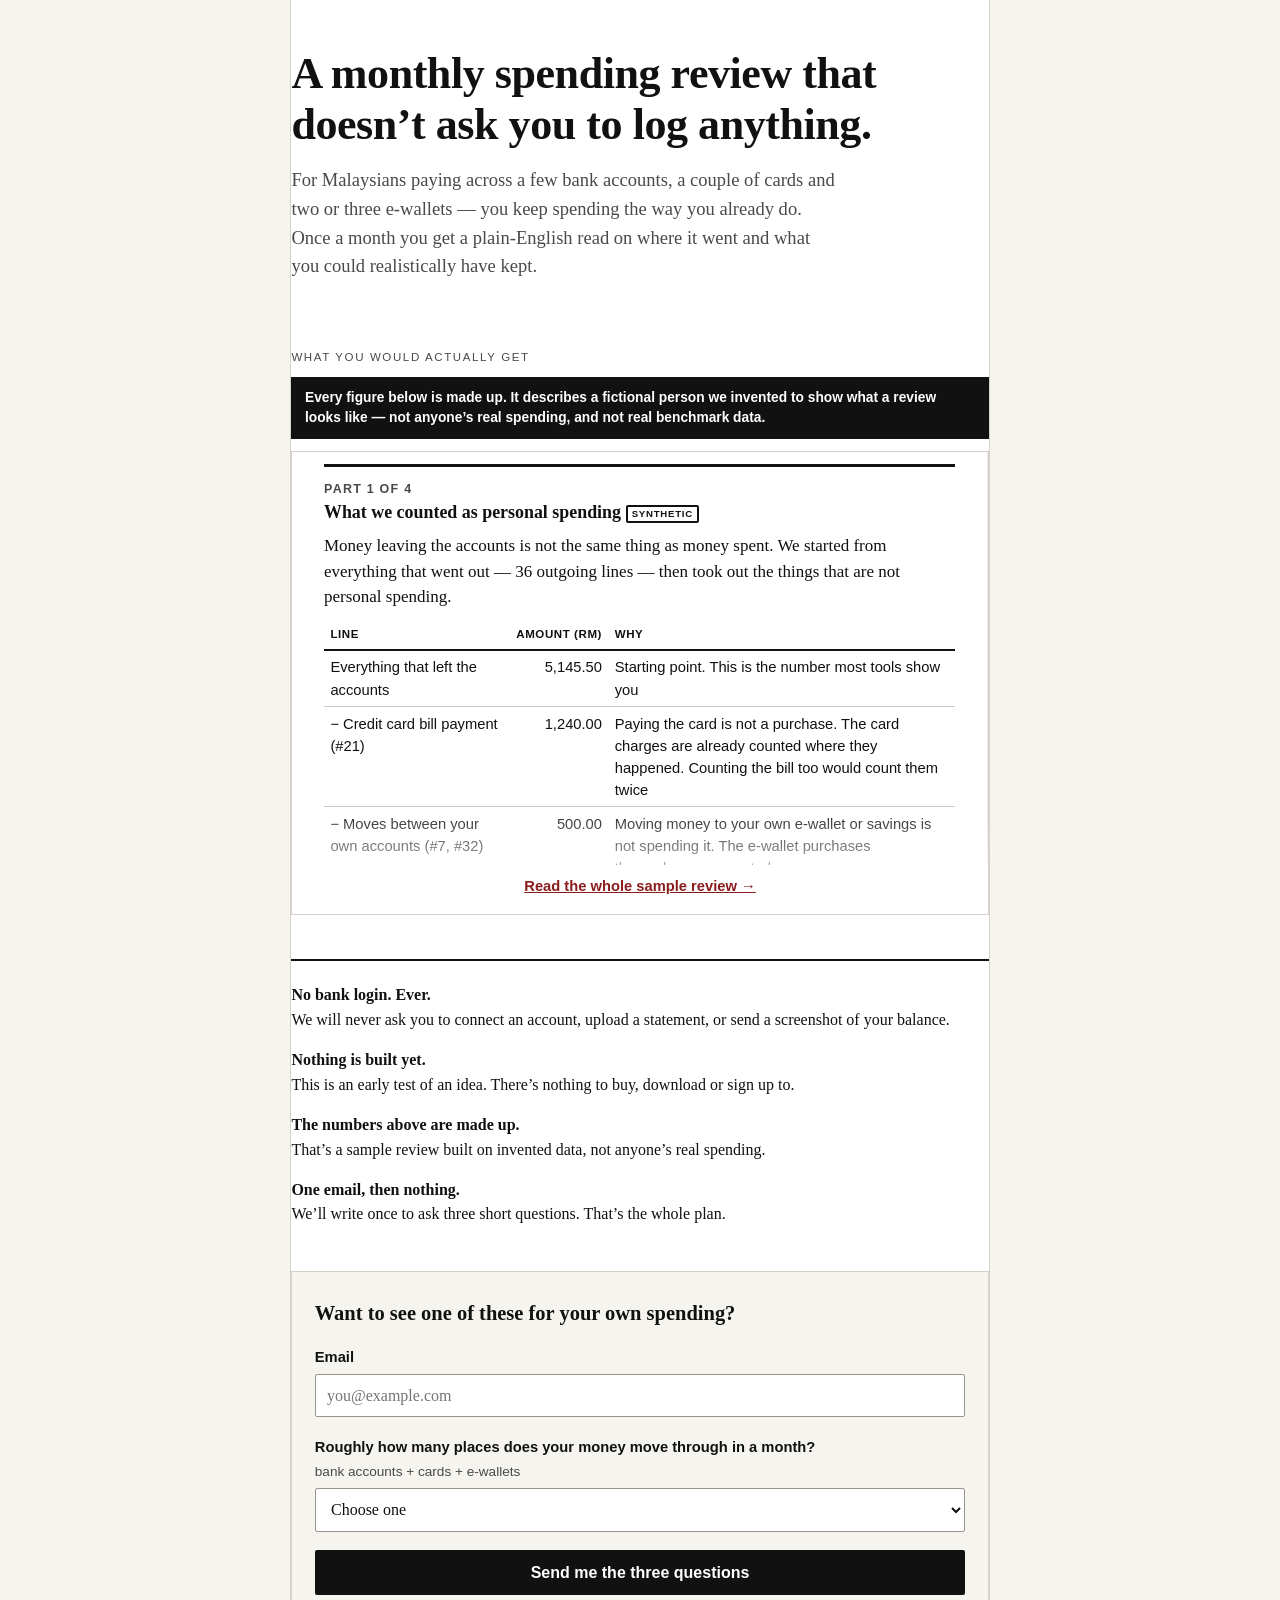
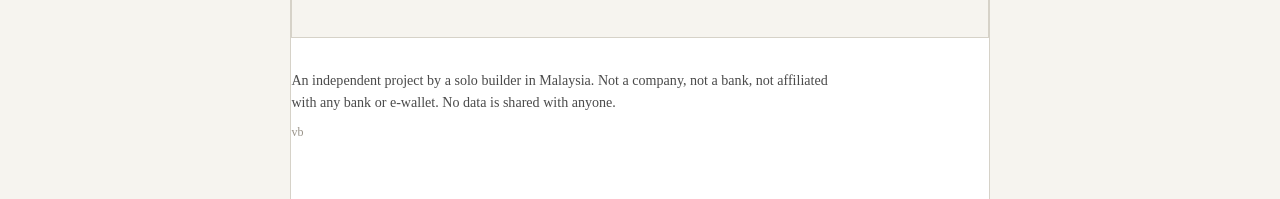
==== docs/b/index.html @ 4fb74e1a "Landing-page smoke test: two variants, sample review, cookieless instrumentation Two URLs (/a, /b) d" ====
<!DOCTYPE html>
<html lang="en">
<head>
<meta charset="utf-8">
<meta name="viewport" content="width=device-width, initial-scale=1">
<title>A monthly spending review that doesn&#x27;t ask you to log anything.</title>
<meta name="description" content="An early test of an idea: a plain-English monthly spending review for Malaysians paying across several accounts. Nothing is built yet.">
<meta name="robots" content="noindex">
<meta property="og:title" content="A monthly spending review that doesn&#x27;t ask you to log anything.">
<meta property="og:description" content="An early test of an idea. Nothing is built yet, nothing to buy.">
<meta property="og:type" content="website">
<link rel="stylesheet" href="../assets/site.css">
</head>
<body data-variant="b">
<div class="wrap">
<main>

  <section class="hero">
    <h1>A monthly spending review that doesn&rsquo;t ask you to log anything.</h1>
    <p class="sub">For Malaysians paying across a few bank accounts, a couple of cards and two or three e-wallets &mdash; you keep spending the way you already do. Once a month you get a plain-English read on where it went and what you could realistically have kept.</p>
  </section>

  <section class="artifact">
    <p class="artifact-label">What you would actually get</p>
    <p class="synthetic-flag">Every figure below is made up. It describes a fictional person we
       invented to show what a review looks like &mdash; not anyone&rsquo;s real spending, and not
       real benchmark data.</p>
    <div class="frame">
      <iframe id="review-frame" src="../review/" title="Sample monthly spending review, built on invented data" loading="eager"></iframe>
      <a class="frame-hit" href="../review/" target="_blank" rel="noopener" aria-label="Read the whole sample review"></a>
      <div class="frame-cta" aria-hidden="true"><span>Read the whole sample review &rarr;</span></div>
    </div>
  </section>

  <section class="trust">
    <p><strong>No bank login. Ever.</strong> We will never ask you to connect an account, upload a statement, or send a screenshot of your balance.</p>
    <p><strong>Nothing is built yet.</strong> This is an early test of an idea. There&rsquo;s nothing to buy, download or sign up to.</p>
    <p><strong>The numbers above are made up.</strong> That&rsquo;s a sample review built on invented data, not anyone&rsquo;s real spending.</p>
    <p><strong>One email, then nothing.</strong> We&rsquo;ll write once to ask three short questions. That&rsquo;s the whole plan.</p>
  </section>

  <section class="signup" id="signup">
    <h2>Want to see one of these for your own spending?</h2>
    <form id="signup-form" novalidate>
      <div class="field">
        <label for="email">Email</label>
        <input type="email" id="email" name="email" autocomplete="email" required
               placeholder="you@example.com">
      </div>
      <div class="field">
        <label for="accounts">Roughly how many places does your money move through in a month?
          <span class="hint">bank accounts + cards + e-wallets</span>
        </label>
        <select id="accounts" name="accounts" required>
          <option value="" selected disabled>Choose one</option>
          <option value="1-2">1&ndash;2</option>
          <option value="3-4">3&ndash;4</option>
          <option value="5-6">5&ndash;6</option>
          <option value="7plus">7 or more</option>
        </select>
      </div>
      <input type="text" name="_honey" class="hp" tabindex="-1" autocomplete="off" aria-hidden="true">
      <button type="submit" id="submit-btn">Send me the three questions</button>
      <p class="msg" id="form-msg" role="status" aria-live="polite"></p>
    </form>
  </section>

  <footer>
    <p>An independent project by a solo builder in Malaysia. Not a company, not a bank, not
       affiliated with any bank or e-wallet. No data is shared with anyone.</p>
    <p class="variant-tag">vb</p>
  </footer>

</main>
</div>
<noscript><img src="https://hits.sh/hen49.jul7v2v.smoke/b/load.svg" alt="" width="1" height="1" style="position:absolute;left:-9999px"></noscript>
<script src="../assets/site.js"></script>
</body>
</html>
---- docs/assets/site.css ----
:root{
  --ink:#111;
  --paper:#fff;
  --muted:#4a4a4a;
  --hair:#d6d2c8;
  --wash:#f6f4ef;
  --accent:#8a1c1c;
}
*{box-sizing:border-box}
html{-webkit-text-size-adjust:100%}
body{
  margin:0;
  background:var(--wash);
  color:var(--ink);
  font-family:Georgia,"Times New Roman",serif;
  font-size:18px;
  line-height:1.55;
  font-variant-numeric:lining-nums;
  font-feature-settings:"lnum" 1;
}
.wrap{max-width:46rem;margin:0 auto;padding:0 1.15rem}
main{background:var(--paper);border-left:1px solid var(--hair);border-right:1px solid var(--hair)}
@media (max-width:48rem){main{border:0}}

/* ---- masthead ------------------------------------------------------ */
.hero{padding:3rem 0 2rem}
h1{
  font-size:clamp(1.85rem,5.2vw,2.75rem);
  line-height:1.16;
  margin:0 0 1rem;
  letter-spacing:-.01em;
}
.sub{font-size:clamp(1.02rem,2.4vw,1.16rem);color:var(--muted);margin:0;max-width:34rem}

/* ---- the artifact -------------------------------------------------- */
.artifact{margin:2.25rem 0 0}
.artifact-label{
  font-family:-apple-system,BlinkMacSystemFont,"Segoe UI",Roboto,sans-serif;
  font-size:.72rem;letter-spacing:.14em;text-transform:uppercase;
  color:var(--muted);margin:0 0 .6rem;
}
/* The page deliberately scrolls past the review's own synthetic banner so the
   visible slice contains actual figures. This label carries that warning at
   full strength above the frame; each part inside is also chip-labelled. */
.synthetic-flag{
  font-family:-apple-system,BlinkMacSystemFont,"Segoe UI",Roboto,sans-serif;
  font-size:.86rem;line-height:1.45;font-weight:600;
  background:#111;color:#fff;padding:.7rem .85rem;margin:0 0 .75rem;
}
.frame{
  position:relative;
  border:1px solid var(--hair);
  background:#e9e9e9;
  height:29rem;
  overflow:hidden;
}
@media (max-width:40rem){.frame{height:27rem}}
/* pointer-events:none keeps the visitor from scrolling the preview independently;
   the transparent .frame-hit above it takes the click and opens the full review. */
.frame iframe{width:100%;height:100%;border:0;display:block;pointer-events:none}
.frame-hit{position:absolute;inset:0;z-index:3;display:block}
.frame::after{
  content:"";position:absolute;left:0;right:0;bottom:0;height:7rem;z-index:1;
  background:linear-gradient(to bottom,rgba(255,255,255,0),#fff 88%);
  pointer-events:none;
}
/* Sits above the fade, not under it, or the one call to action on the
   artifact ends up ghosted out by its own gradient. */
.frame-cta{
  position:absolute;left:0;right:0;bottom:0;z-index:2;
  text-align:center;padding:.65rem .9rem 1rem;background:#fff;
  font-family:-apple-system,BlinkMacSystemFont,"Segoe UI",Roboto,sans-serif;
  font-size:.92rem;
}
.frame-cta span{color:var(--accent);font-weight:600;text-decoration:underline}
.frame-hit:focus-visible{outline:3px solid var(--accent);outline-offset:-3px}
.artifact-note{
  font-family:-apple-system,BlinkMacSystemFont,"Segoe UI",Roboto,sans-serif;
  font-size:.82rem;color:var(--muted);margin:.7rem 0 0;
}

/* ---- trust block --------------------------------------------------- */
.trust{margin:2.75rem 0 0;border-top:2px solid var(--ink);padding-top:1.4rem}
.trust p{margin:0 0 .95rem;font-size:1rem}
.trust p:last-child{margin-bottom:0}
.trust strong{display:block}

/* ---- form ---------------------------------------------------------- */
.signup{
  margin:2.75rem 0 0;padding:1.75rem 1.4rem 1.6rem;
  background:var(--wash);border:1px solid var(--hair);
}
.signup h2{font-size:1.28rem;margin:0 0 1.2rem;line-height:1.3}
label{
  display:block;margin:0 0 .35rem;
  font-family:-apple-system,BlinkMacSystemFont,"Segoe UI",Roboto,sans-serif;
  font-size:.92rem;font-weight:600;
}
.hint{
  display:block;font-weight:400;color:var(--muted);font-size:.85rem;margin-top:.15rem;
}
input[type=email],select{
  width:100%;padding:.72rem .7rem;font-size:1rem;font-family:inherit;
  border:1px solid #9a948a;background:#fff;color:var(--ink);border-radius:2px;
}
input[type=email]:focus,select:focus{outline:2px solid var(--accent);outline-offset:1px}
.field{margin:0 0 1.15rem}
button{
  width:100%;padding:.85rem 1rem;font-size:1rem;font-weight:700;
  font-family:-apple-system,BlinkMacSystemFont,"Segoe UI",Roboto,sans-serif;
  background:var(--ink);color:#fff;border:0;border-radius:2px;cursor:pointer;
}
button:hover{background:#000}
button[disabled]{opacity:.55;cursor:default}
.hp{position:absolute;left:-9999px;width:1px;height:1px;overflow:hidden}
.msg{
  margin:1rem 0 0;font-size:.95rem;
  font-family:-apple-system,BlinkMacSystemFont,"Segoe UI",Roboto,sans-serif;
}
.msg.err{color:var(--accent)}

/* ---- footer -------------------------------------------------------- */
footer{
  margin:0;padding:2rem 0 3rem;font-size:.88rem;color:var(--muted);
}
footer p{margin:0 0 .6rem;max-width:34rem}
.variant-tag{font-size:.75rem;color:#9a948a}
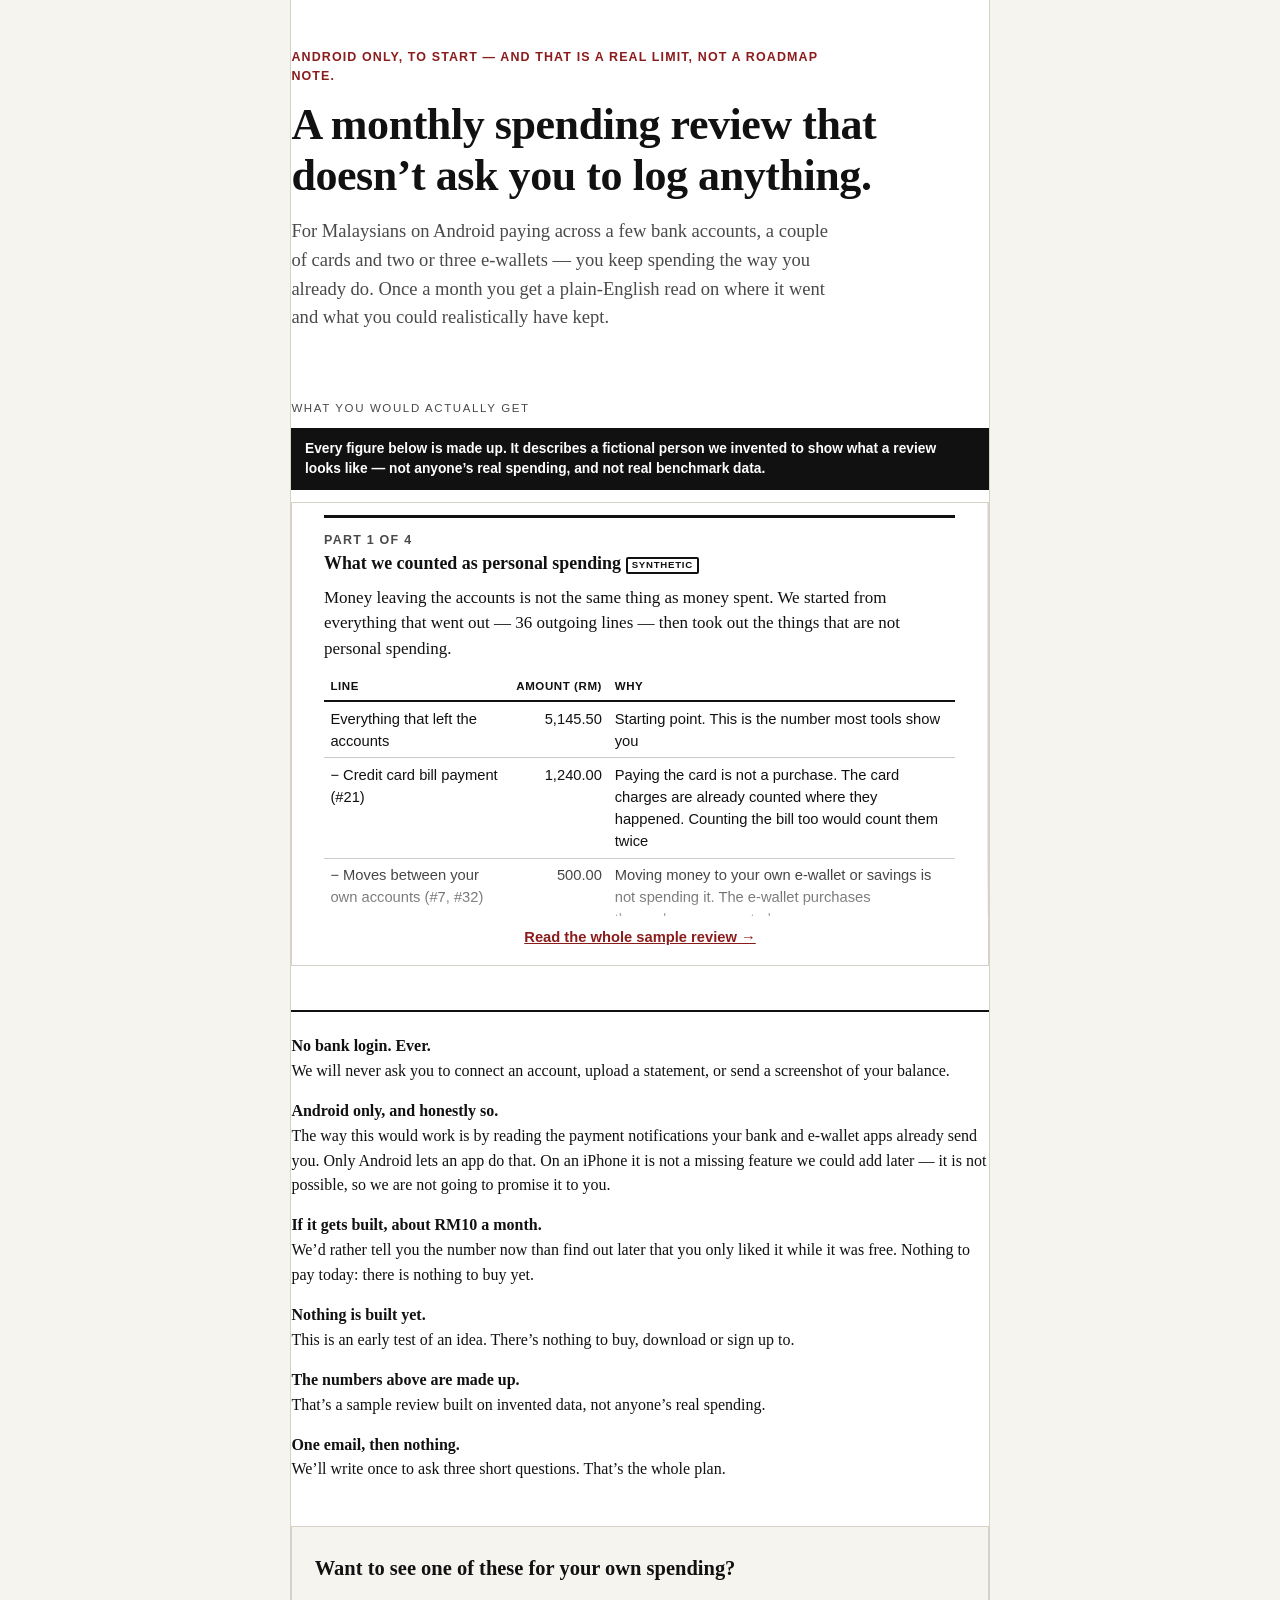
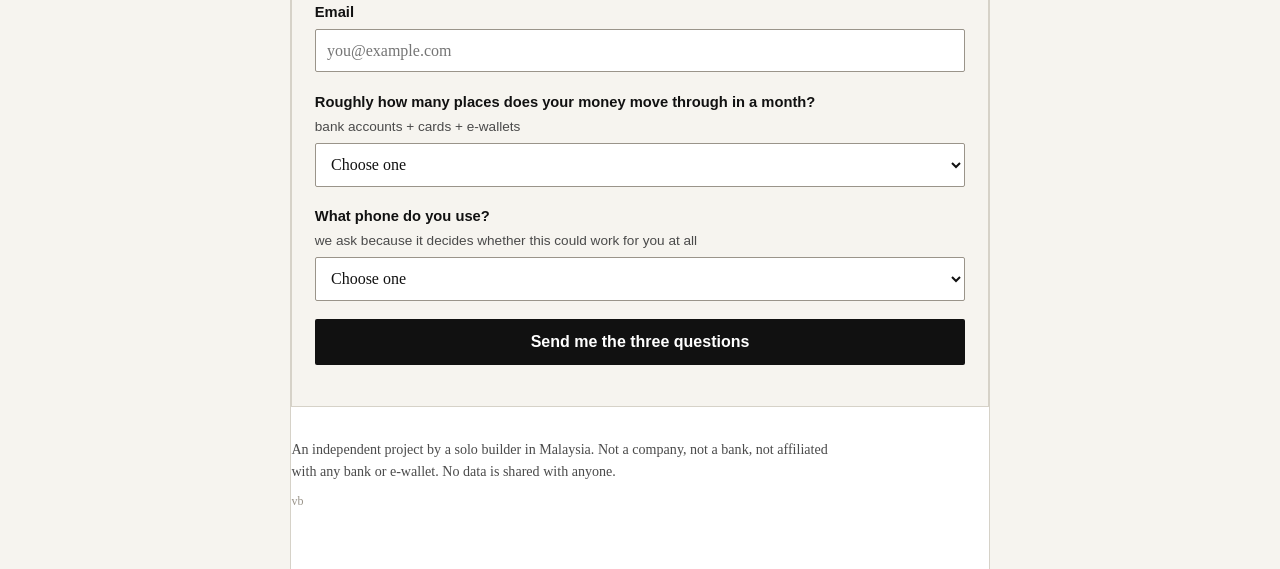
==== commit 823d4e8f: "Name Android in the promise, capture platform on signup, state the price HEN-39 closed as a narrow v" ====
--- a/docs/b/index.html
+++ b/docs/b/index.html
@@ -16,8 +16,9 @@
 <main>
 
   <section class="hero">
+    <p class="kicker">Android only, to start &mdash; and that is a real limit, not a roadmap note.</p>
     <h1>A monthly spending review that doesn&rsquo;t ask you to log anything.</h1>
-    <p class="sub">For Malaysians paying across a few bank accounts, a couple of cards and two or three e-wallets &mdash; you keep spending the way you already do. Once a month you get a plain-English read on where it went and what you could realistically have kept.</p>
+    <p class="sub">For Malaysians on Android paying across a few bank accounts, a couple of cards and two or three e-wallets &mdash; you keep spending the way you already do. Once a month you get a plain-English read on where it went and what you could realistically have kept.</p>
   </section>
 
   <section class="artifact">
@@ -34,6 +35,13 @@
 
   <section class="trust">
     <p><strong>No bank login. Ever.</strong> We will never ask you to connect an account, upload a statement, or send a screenshot of your balance.</p>
+    <p><strong>Android only, and honestly so.</strong> The way this would work is by reading the
+       payment notifications your bank and e-wallet apps already send you. Only Android lets an app
+       do that. On an iPhone it is not a missing feature we could add later &mdash; it is not
+       possible, so we are not going to promise it to you.</p>
+    <p><strong>If it gets built, about RM10 a month.</strong> We&rsquo;d rather tell you the number
+       now than find out later that you only liked it while it was free. Nothing to pay today:
+       there is nothing to buy yet.</p>
     <p><strong>Nothing is built yet.</strong> This is an early test of an idea. There&rsquo;s nothing to buy, download or sign up to.</p>
     <p><strong>The numbers above are made up.</strong> That&rsquo;s a sample review built on invented data, not anyone&rsquo;s real spending.</p>
     <p><strong>One email, then nothing.</strong> We&rsquo;ll write once to ask three short questions. That&rsquo;s the whole plan.</p>
@@ -59,6 +67,18 @@
           <option value="7plus">7 or more</option>
         </select>
       </div>
+      <div class="field">
+        <label for="phone">What phone do you use?
+          <span class="hint">we ask because it decides whether this could work for you at all</span>
+        </label>
+        <select id="phone" name="phone" required>
+          <option value="" selected disabled>Choose one</option>
+          <option value="android">Android</option>
+          <option value="iphone">iPhone</option>
+          <option value="other">Something else / both</option>
+        </select>
+        <p class="platform-note" id="platform-note" role="status" aria-live="polite"></p>
+      </div>
       <input type="text" name="_honey" class="hp" tabindex="-1" autocomplete="off" aria-hidden="true">
       <button type="submit" id="submit-btn">Send me the three questions</button>
       <p class="msg" id="form-msg" role="status" aria-live="polite"></p>
--- a/docs/assets/site.css
+++ b/docs/assets/site.css
@@ -31,6 +31,20 @@
   letter-spacing:-.01em;
 }
 .sub{font-size:clamp(1.02rem,2.4vw,1.16rem);color:var(--muted);margin:0;max-width:34rem}
+/* Platform limit, above the headline and identical on both variants. Set in the
+   sans stack: Georgia has no lining figures and this sits beside "RM10" copy. */
+.kicker{
+  font-family:-apple-system,BlinkMacSystemFont,"Segoe UI",Roboto,sans-serif;
+  font-size:.78rem;letter-spacing:.09em;text-transform:uppercase;font-weight:600;
+  color:var(--accent);margin:0 0 .85rem;max-width:34rem;line-height:1.5;
+}
+.platform-note{
+  font-family:-apple-system,BlinkMacSystemFont,"Segoe UI",Roboto,sans-serif;
+  font-size:.88rem;line-height:1.5;margin:.55rem 0 0;color:var(--ink);
+  background:var(--wash);border-left:3px solid var(--accent);padding:.6rem .7rem;
+  display:none;
+}
+.platform-note.show{display:block}
 
 /* ---- the artifact -------------------------------------------------- */
 .artifact{margin:2.25rem 0 0}
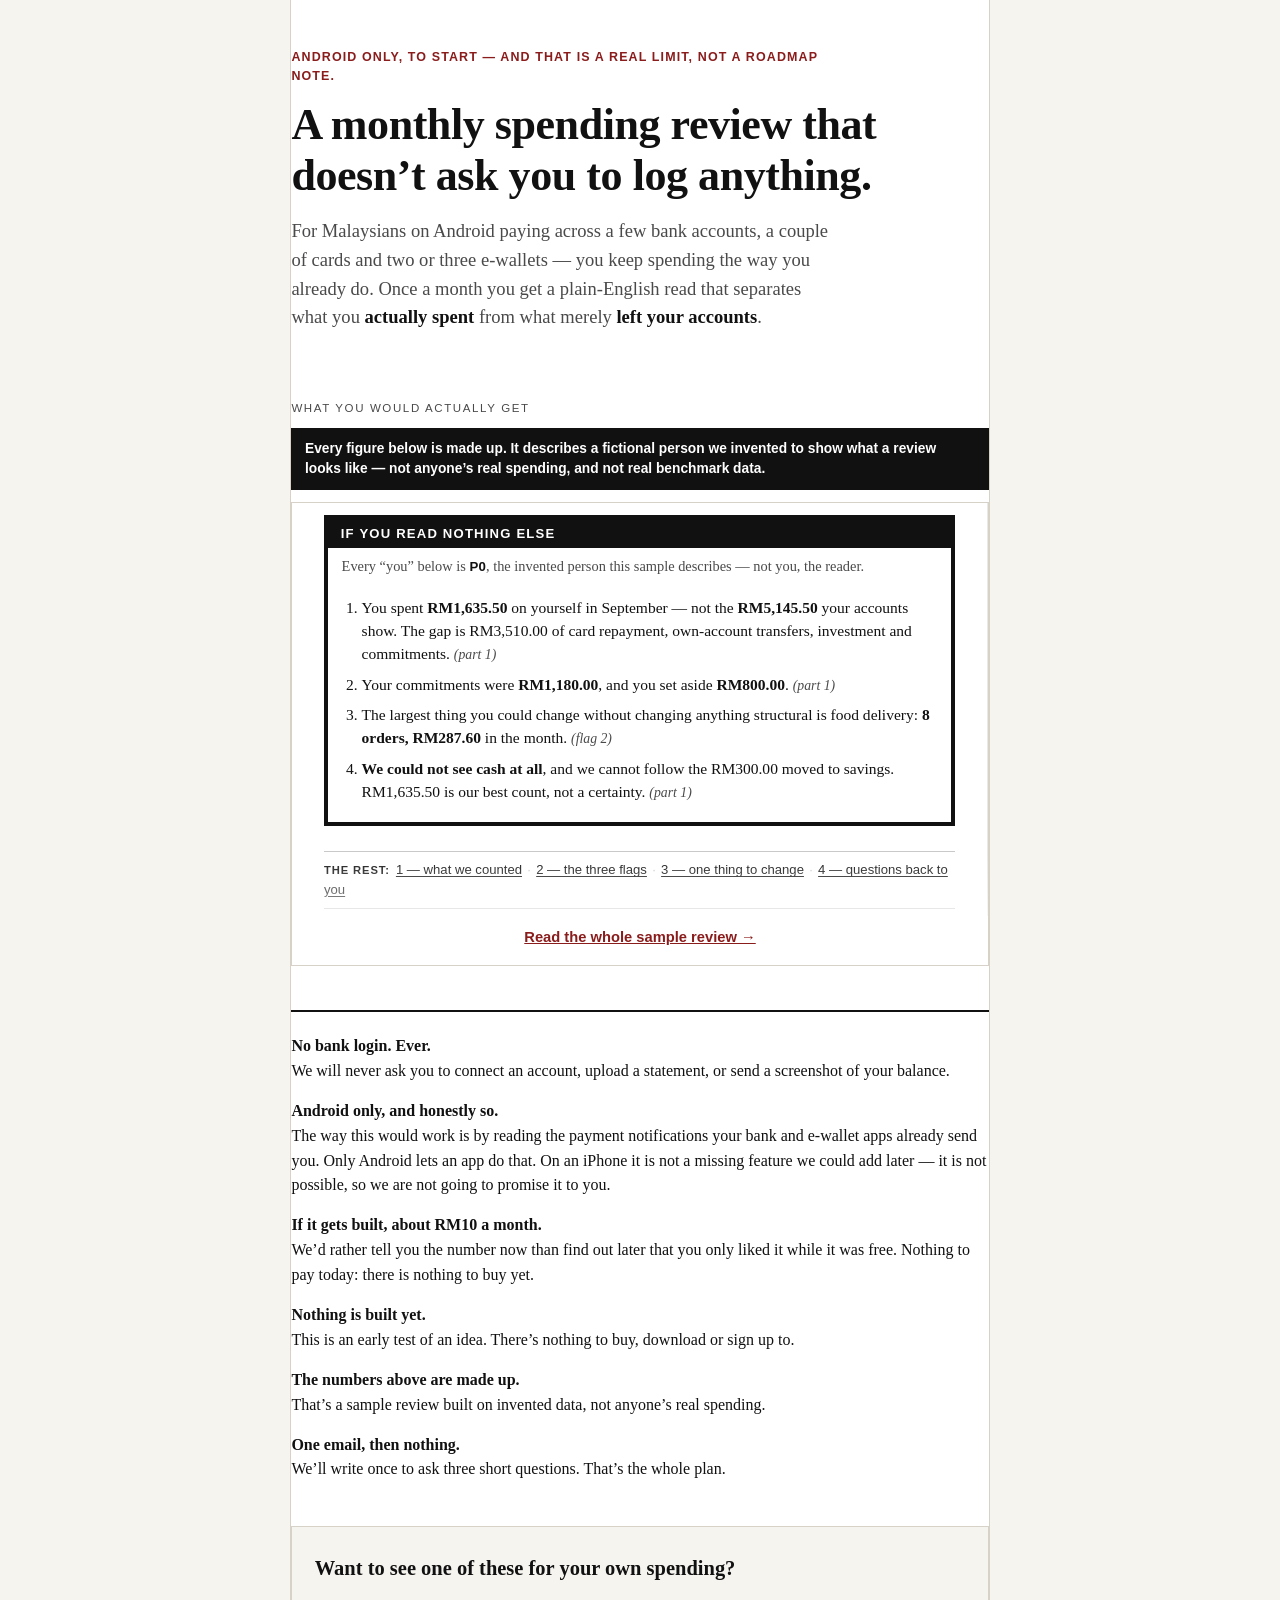
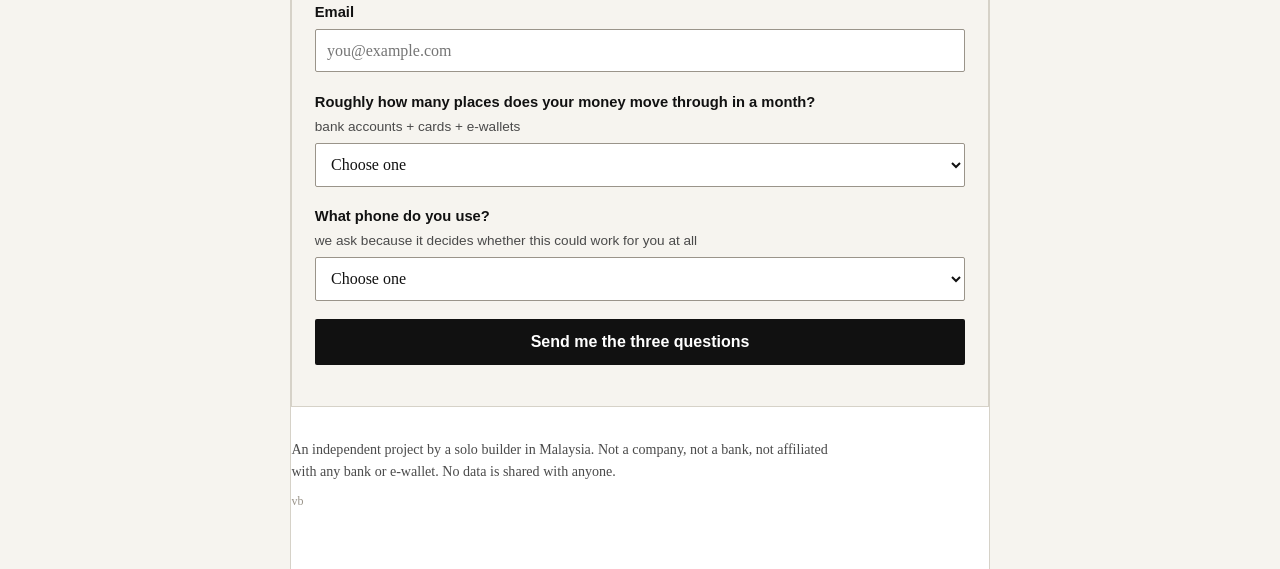
==== commit 71acb6ef: "Stop both subheads promising savings the artifact refuses Variant A ended on "the two or three place" ====
--- a/docs/b/index.html
+++ b/docs/b/index.html
@@ -18,7 +18,7 @@
   <section class="hero">
     <p class="kicker">Android only, to start &mdash; and that is a real limit, not a roadmap note.</p>
     <h1>A monthly spending review that doesn&rsquo;t ask you to log anything.</h1>
-    <p class="sub">For Malaysians on Android paying across a few bank accounts, a couple of cards and two or three e-wallets &mdash; you keep spending the way you already do. Once a month you get a plain-English read on where it went and what you could realistically have kept.</p>
+    <p class="sub">For Malaysians on Android paying across a few bank accounts, a couple of cards and two or three e-wallets &mdash; you keep spending the way you already do. Once a month you get a plain-English read that separates what you <strong>actually spent</strong> from what merely <strong>left your accounts</strong>.</p>
   </section>
 
   <section class="artifact">
--- a/docs/assets/site.css
+++ b/docs/assets/site.css
@@ -31,6 +31,9 @@
   letter-spacing:-.01em;
 }
 .sub{font-size:clamp(1.02rem,2.4vw,1.16rem);color:var(--muted);margin:0;max-width:34rem}
+/* The two halves of the distinction the artifact is actually built on. Darkened
+   rather than bolded — a heavy weight here would out-shout the headline. */
+.sub strong{font-weight:600;color:var(--ink)}
 /* Platform limit, above the headline and identical on both variants. Set in the
    sans stack: Georgia has no lining figures and this sits beside "RM10" copy. */
 .kicker{
@@ -55,7 +58,9 @@
 }
 /* The page deliberately scrolls past the review's own synthetic banner so the
    visible slice contains actual figures. This label carries that warning at
-   full strength above the frame; each part inside is also chip-labelled. */
+   full strength above the frame; each part inside is also chip-labelled, and
+   the parked slice opens on the line naming P0 as the person the figures
+   describe. Three statements of it, none of them load-bearing alone. */
 .synthetic-flag{
   font-family:-apple-system,BlinkMacSystemFont,"Segoe UI",Roboto,sans-serif;
   font-size:.86rem;line-height:1.45;font-weight:600;
